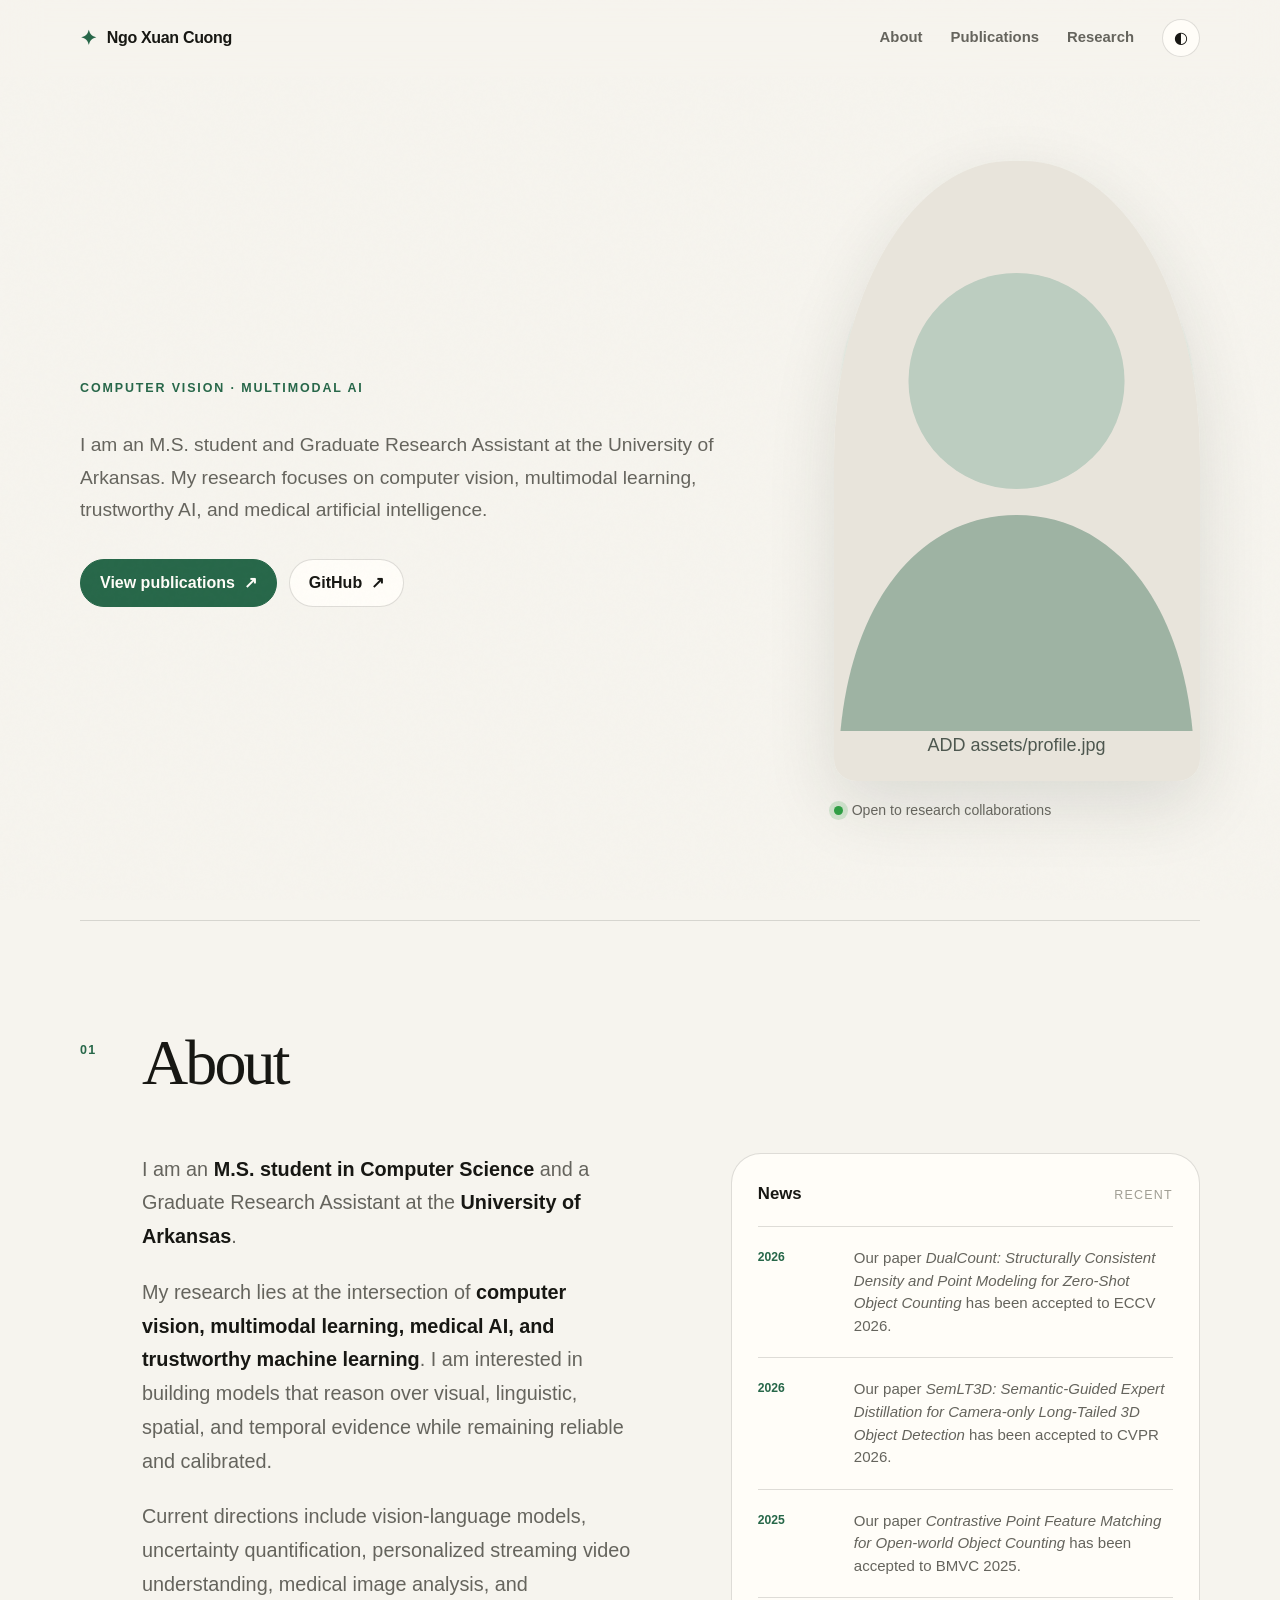
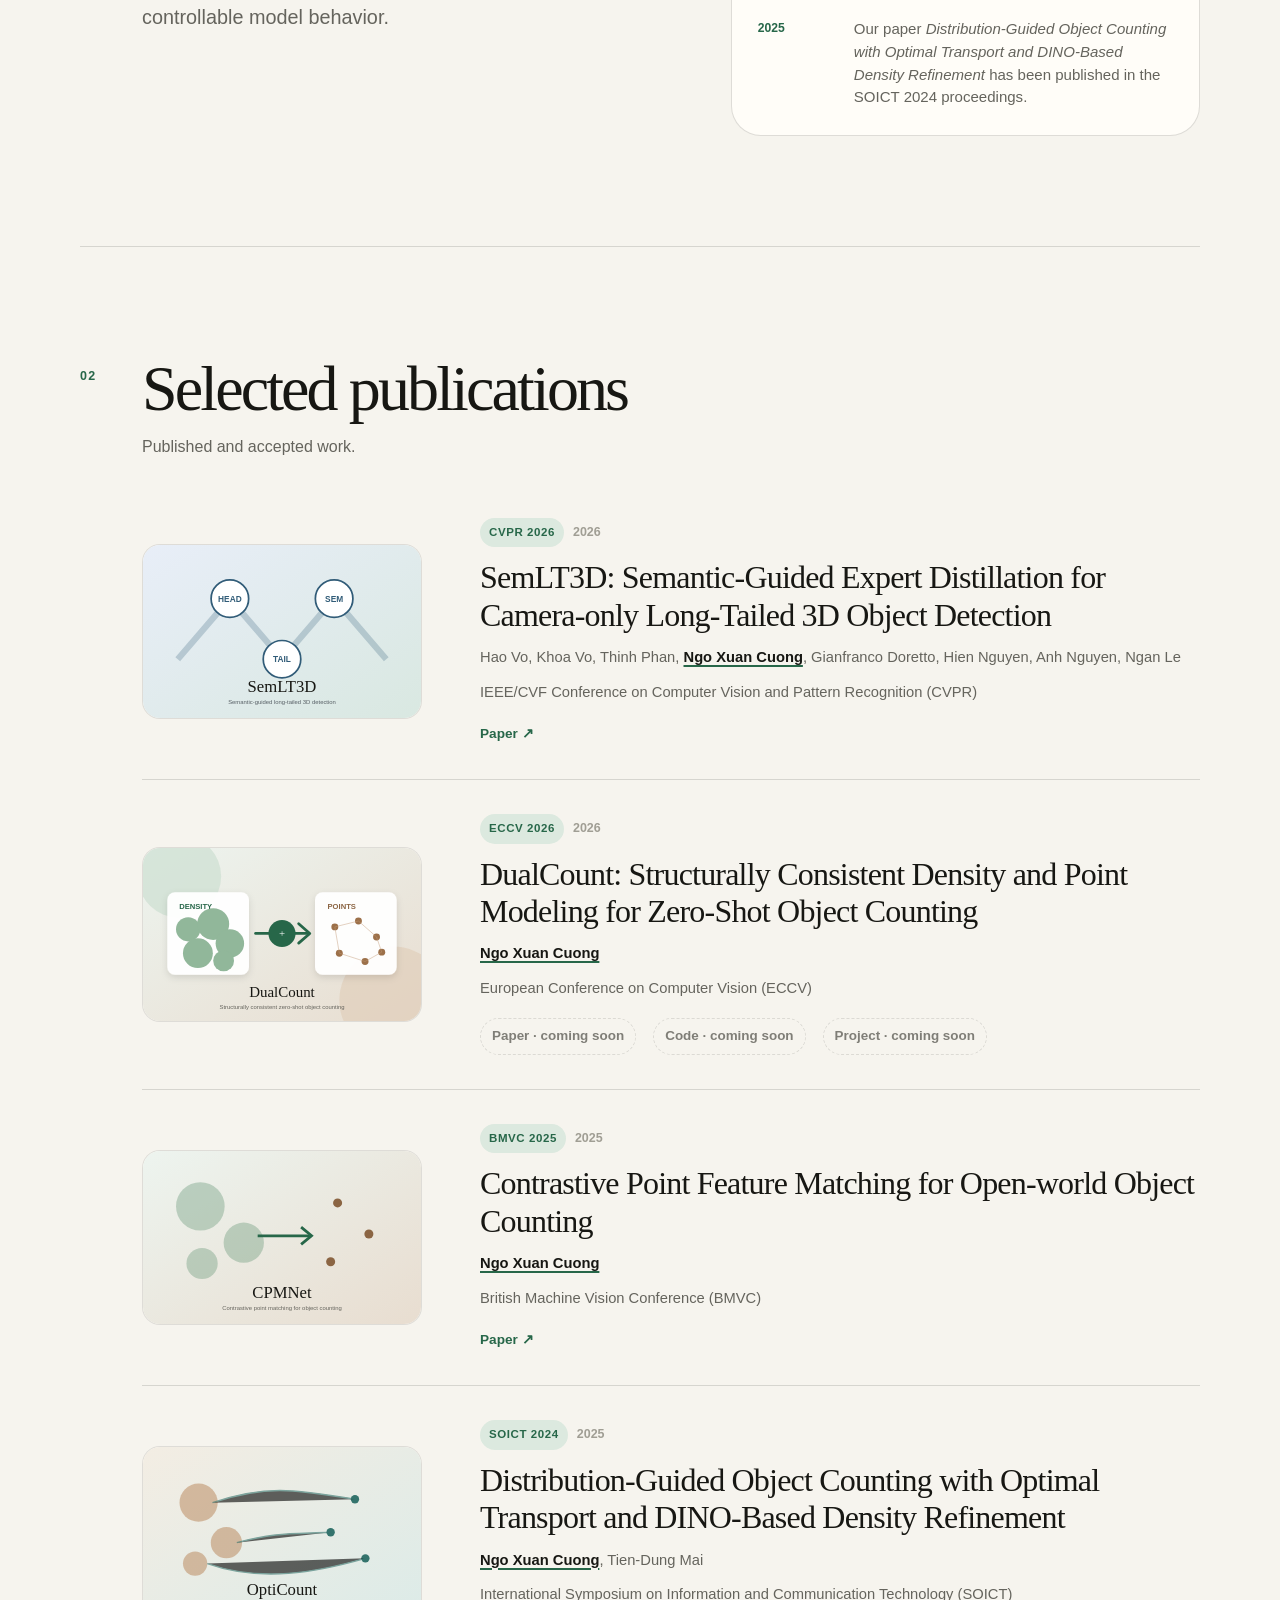
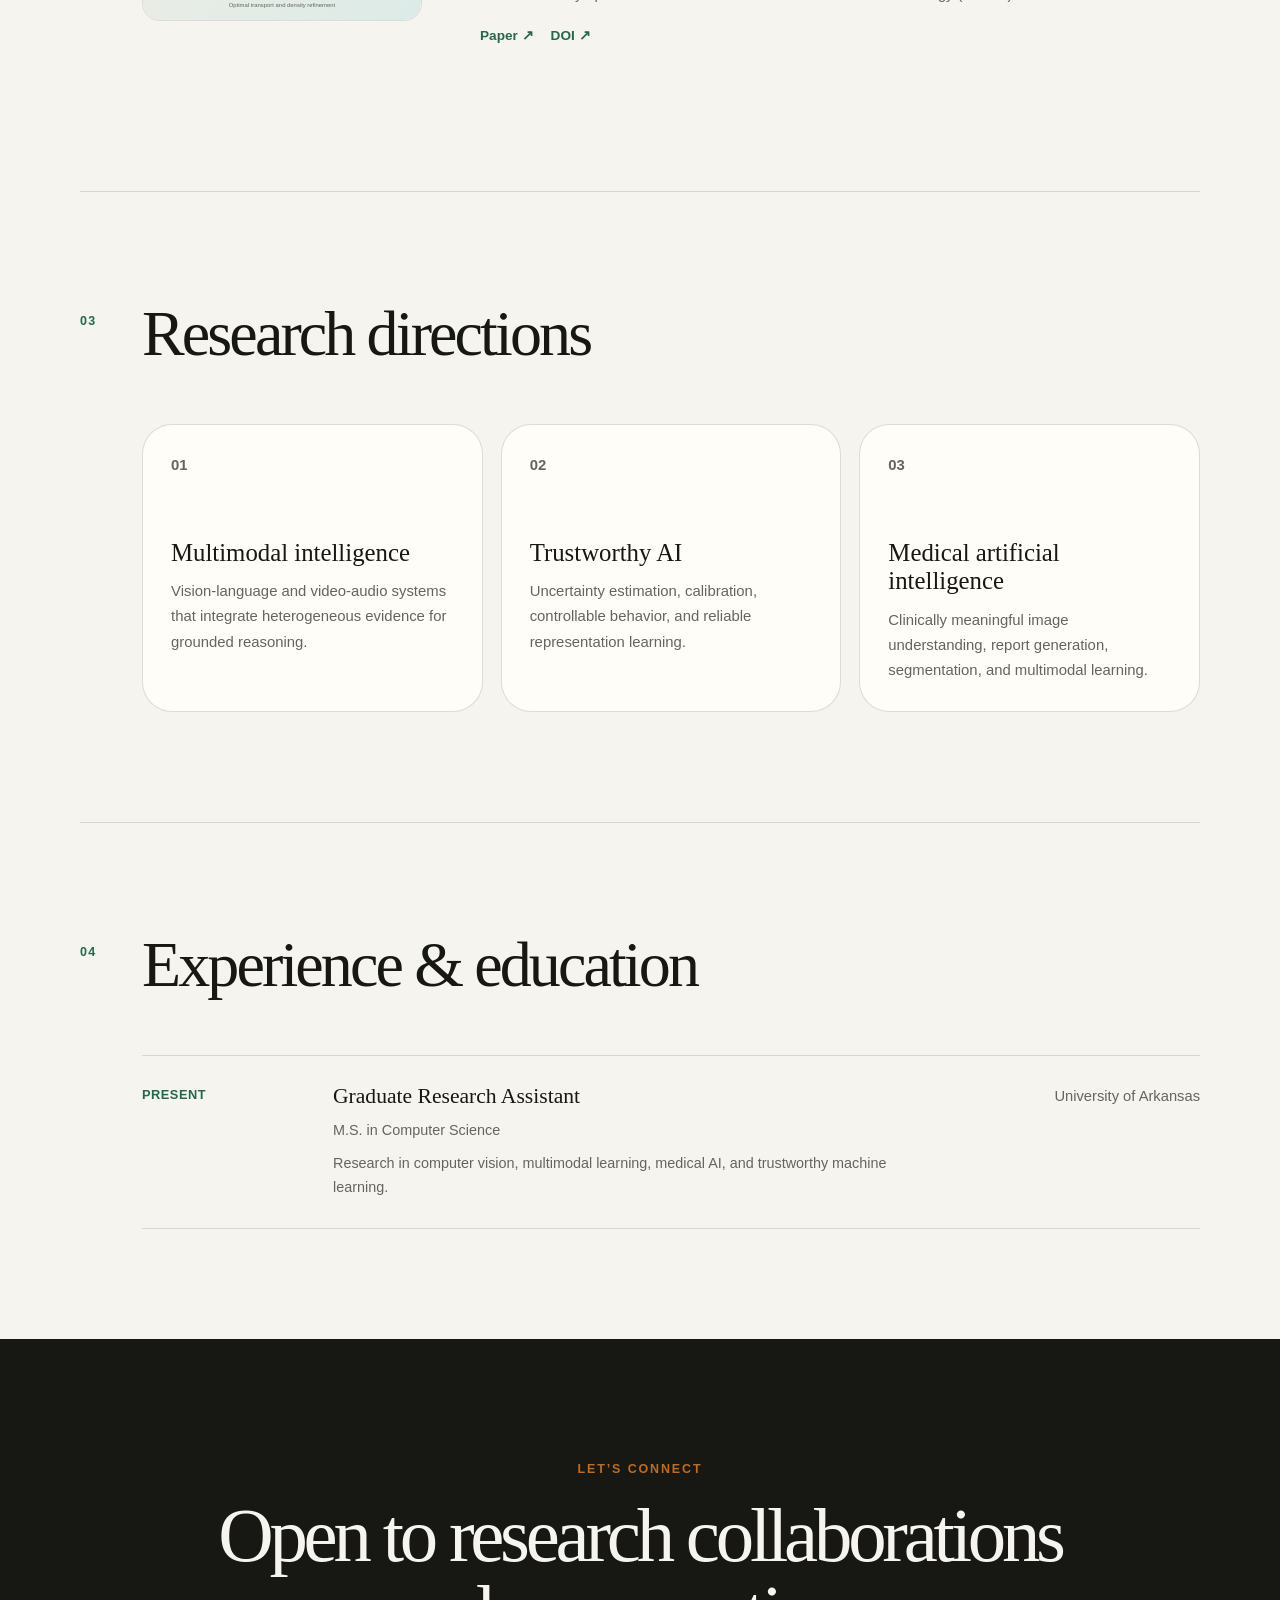
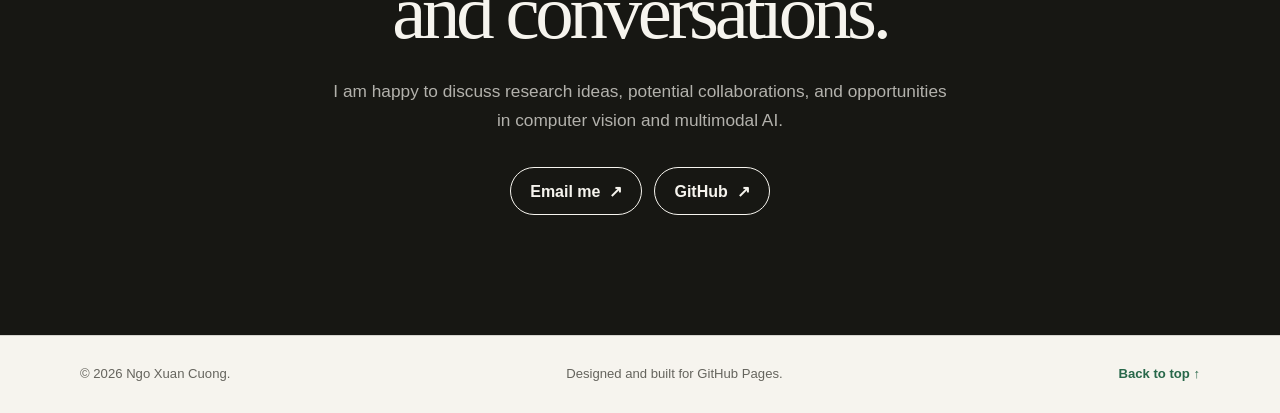
==== index.html @ 7ff38486 "Create personal academic website" ====
<!doctype html>
<html lang="en">
<head>
  <meta charset="utf-8">
  <meta name="viewport" content="width=device-width, initial-scale=1">
  <meta name="theme-color" content="#f6f4ee">
  <meta name="description" content="YOUR NAME — graduate researcher working on computer vision, multimodal learning, medical AI, and trustworthy artificial intelligence.">
  <meta property="og:type" content="website">
  <meta property="og:title" content="YOUR NAME">
  <meta property="og:description" content="Graduate researcher in computer vision and multimodal AI at the University of Arkansas.">
  <meta property="og:image" content="assets/social-card.svg">
  <meta property="og:url" content="https://YOUR_GITHUB_USERNAME.github.io/">
  <meta name="twitter:card" content="summary_large_image">
  <link rel="canonical" href="https://YOUR_GITHUB_USERNAME.github.io/">
  <link rel="icon" href="assets/favicon.svg" type="image/svg+xml">
  <link rel="stylesheet" href="css/styles.css">
  <title>YOUR NAME</title>
  <script>
    (function () {
      const saved = localStorage.getItem('theme');
      const systemDark = window.matchMedia('(prefers-color-scheme: dark)').matches;
      document.documentElement.dataset.theme = saved || (systemDark ? 'dark' : 'light');
    }());
  </script>
</head>
<body>
  <a class="skip-link" href="#main">Skip to content</a>

  <header class="site-header" id="top">
    <div class="shell nav-wrap">
      <a class="brand" href="#top" aria-label="Home">
        <span class="brand-mark" aria-hidden="true">✦</span>
        <span id="nav-name">YOUR NAME</span>
      </a>

      <button class="menu-button" id="menu-button" type="button" aria-controls="site-nav" aria-expanded="false">
        <span class="sr-only">Toggle navigation</span>
        <span></span><span></span><span></span>
      </button>

      <nav class="site-nav" id="site-nav" aria-label="Main navigation">
        <a href="#about">About</a>
        <a href="#publications">Publications</a>
        <a href="#research">Research</a>
        <a href="#awards">Awards</a>
        <a class="cv-nav" id="cv-nav" href="#" hidden>CV</a>
        <button class="theme-button" id="theme-button" type="button" aria-label="Switch color theme">
          <span class="theme-icon" aria-hidden="true">◐</span>
        </button>
      </nav>
    </div>
  </header>

  <main id="main">
    <section class="hero shell" aria-label="Introduction">
      <div class="hero-copy reveal">
        <p class="eyebrow" id="hero-eyebrow">Computer Vision · Multimodal AI</p>
        <p class="hero-intro" id="hero-intro"></p>
        <div class="hero-actions" id="hero-actions"></div>
      </div>

      <figure class="portrait-wrap reveal reveal-delay">
        <div class="portrait-halo" aria-hidden="true"></div>
        <img class="portrait" id="portrait" src="assets/profile-placeholder.svg" alt="Portrait of YOUR NAME" width="520" height="620">
        <figcaption class="portrait-caption">
          <span class="status-dot" aria-hidden="true"></span>
          <span id="portrait-caption">Open to research collaborations</span>
        </figcaption>
      </figure>
    </section>

    <section class="section shell" id="about" aria-labelledby="about-title">
      <div class="section-heading reveal">
        <p class="section-index">01</p>
        <h2 id="about-title">About</h2>
      </div>
      <div class="about-grid">
        <div class="about-copy reveal" id="about-copy"></div>
        <aside class="news-panel reveal reveal-delay" aria-labelledby="news-title">
          <div class="panel-heading">
            <h3 id="news-title">News</h3>
            <span>Recent</span>
          </div>
          <ol class="timeline" id="news-list"></ol>
        </aside>
      </div>
    </section>

    <section class="section shell" id="publications" aria-labelledby="publications-title">
      <div class="section-heading reveal">
        <p class="section-index">02</p>
        <div>
          <h2 id="publications-title">Selected publications</h2>
          <p class="section-note">Published and accepted work.</p>
        </div>
      </div>
      <div class="publication-list" id="publication-list"></div>
    </section>

    <section class="section shell" id="research" aria-labelledby="research-title">
      <div class="section-heading reveal">
        <p class="section-index">03</p>
        <h2 id="research-title">Research directions</h2>
      </div>
      <div class="research-grid" id="research-grid"></div>
    </section>

    <section class="section shell" id="experience" aria-labelledby="experience-title">
      <div class="section-heading reveal">
        <p class="section-index">04</p>
        <h2 id="experience-title">Experience & education</h2>
      </div>
      <div class="experience-list" id="experience-list"></div>
    </section>

    <section class="section shell" id="awards" aria-labelledby="awards-title">
      <div class="section-heading reveal">
        <p class="section-index">05</p>
        <h2 id="awards-title">Awards</h2>
      </div>
      <div class="award-list" id="award-list"></div>
    </section>

    <section class="contact-section" id="contact" aria-labelledby="contact-title">
      <div class="shell contact-inner reveal">
        <p class="eyebrow">Let’s connect</p>
        <h2 id="contact-title">Open to research collaborations and conversations.</h2>
        <p id="contact-text"></p>
        <div class="contact-links" id="contact-links"></div>
      </div>
    </section>
  </main>

  <footer class="site-footer">
    <div class="shell footer-inner">
      <p>© <span id="current-year"></span> <span id="footer-name">YOUR NAME</span>.</p>
      <p>Designed and built for GitHub Pages.</p>
      <a href="#top">Back to top ↑</a>
    </div>
  </footer>

  <noscript>
    <div class="noscript">This website needs JavaScript enabled to display its content.</div>
  </noscript>

  <script src="js/site-data.js"></script>
  <script src="js/main.js"></script>
</body>
</html>
---- css/styles.css ----
:root {
  --page: #f6f4ee;
  --surface: #fffdf8;
  --surface-strong: #ffffff;
  --ink: #171713;
  --muted: #65645d;
  --soft: #a09e94;
  --line: rgba(23, 23, 19, 0.14);
  --accent: #276749;
  --accent-soft: #dce9df;
  --accent-2: #bc6c25;
  --shadow: 0 24px 70px rgba(36, 40, 31, 0.12);
  --radius-lg: 30px;
  --radius-md: 18px;
  --shell: 1120px;
  --header-height: 76px;
}

:root[data-theme="dark"] {
  --page: #11130f;
  --surface: #181b16;
  --surface-strong: #20241d;
  --ink: #f0f0e8;
  --muted: #b4b6ac;
  --soft: #7d8277;
  --line: rgba(240, 240, 232, 0.13);
  --accent: #8ac6a5;
  --accent-soft: #243c2e;
  --accent-2: #e6a567;
  --shadow: 0 24px 80px rgba(0, 0, 0, 0.35);
}

* { box-sizing: border-box; }
html { scroll-behavior: smooth; scroll-padding-top: calc(var(--header-height) + 24px); }
body {
  margin: 0;
  background: var(--page);
  color: var(--ink);
  font-family: Inter, ui-sans-serif, -apple-system, BlinkMacSystemFont, "Segoe UI", sans-serif;
  font-size: 16px;
  line-height: 1.7;
  text-rendering: optimizeLegibility;
  -webkit-font-smoothing: antialiased;
}
body::before {
  content: "";
  position: fixed;
  inset: 0;
  pointer-events: none;
  opacity: 0.32;
  background-image: url("data:image/svg+xml,%3Csvg viewBox='0 0 180 180' xmlns='http://www.w3.org/2000/svg'%3E%3Cfilter id='n'%3E%3CfeTurbulence type='fractalNoise' baseFrequency='.85' numOctaves='4' stitchTiles='stitch'/%3E%3C/filter%3E%3Crect width='100%25' height='100%25' filter='url(%23n)' opacity='.045'/%3E%3C/svg%3E");
}
img { display: block; max-width: 100%; }
a { color: inherit; }
button, a { -webkit-tap-highlight-color: transparent; }
button { font: inherit; }
::selection { background: var(--accent); color: var(--surface); }

.shell { width: min(calc(100% - 48px), var(--shell)); margin-inline: auto; }
.sr-only { position: absolute; width: 1px; height: 1px; padding: 0; margin: -1px; overflow: hidden; clip: rect(0,0,0,0); white-space: nowrap; border: 0; }
.skip-link { position: fixed; top: 12px; left: 12px; z-index: 200; transform: translateY(-160%); padding: 10px 14px; border-radius: 999px; background: var(--ink); color: var(--page); text-decoration: none; }
.skip-link:focus { transform: translateY(0); }

.site-header {
  position: sticky;
  top: 0;
  z-index: 100;
  min-height: var(--header-height);
  background: color-mix(in srgb, var(--page) 84%, transparent);
  border-bottom: 1px solid transparent;
  backdrop-filter: blur(18px);
  transition: border-color .2s ease, box-shadow .2s ease;
}
.site-header.scrolled { border-color: var(--line); box-shadow: 0 8px 30px rgba(0,0,0,.04); }
.nav-wrap { min-height: var(--header-height); display: flex; align-items: center; justify-content: space-between; gap: 32px; }
.brand { display: inline-flex; align-items: center; gap: 10px; font-weight: 750; letter-spacing: -.02em; text-decoration: none; }
.brand-mark { color: var(--accent); font-size: 1.25rem; }
.site-nav { display: flex; align-items: center; gap: 28px; }
.site-nav a { position: relative; color: var(--muted); font-size: .93rem; font-weight: 600; text-decoration: none; transition: color .2s ease; }
.site-nav a::after { content: ""; position: absolute; left: 0; right: 100%; bottom: -6px; height: 1px; background: var(--accent); transition: right .2s ease; }
.site-nav a:hover, .site-nav a:focus-visible { color: var(--ink); }
.site-nav a:hover::after, .site-nav a:focus-visible::after { right: 0; }
.theme-button, .menu-button { border: 1px solid var(--line); background: var(--surface); color: var(--ink); cursor: pointer; }
.theme-button { width: 38px; height: 38px; display: grid; place-items: center; border-radius: 50%; transition: transform .2s ease, background .2s ease; }
.theme-button:hover { transform: rotate(14deg); background: var(--accent-soft); }
.menu-button { display: none; width: 44px; height: 44px; padding: 11px; border-radius: 50%; }
.menu-button span:not(.sr-only) { display: block; height: 1.5px; margin: 5px 0; background: currentColor; transition: transform .2s ease, opacity .2s ease; }

.hero { min-height: calc(100svh - var(--header-height)); display: grid; grid-template-columns: minmax(0, 1.28fr) minmax(300px, .72fr); align-items: center; gap: clamp(44px, 8vw, 112px); padding-block: 84px 96px; }
.eyebrow { margin: 0 0 18px; color: var(--accent); font-size: .78rem; font-weight: 800; letter-spacing: .15em; text-transform: uppercase; }
.hero h1 { max-width: 810px; margin: 0; font-family: Georgia, "Times New Roman", serif; font-size: clamp(3.2rem, 7.7vw, 7.2rem); font-weight: 500; letter-spacing: -.065em; line-height: .96; text-wrap: balance; }
.hero-intro { max-width: 700px; margin: 30px 0 0; color: var(--muted); font-size: clamp(1.05rem, 1.5vw, 1.25rem); }
.hero-actions, .contact-links { display: flex; flex-wrap: wrap; gap: 12px; margin-top: 32px; }
.button { display: inline-flex; align-items: center; justify-content: center; gap: 9px; min-height: 48px; padding: 0 19px; border: 1px solid var(--line); border-radius: 999px; background: var(--surface); font-weight: 700; text-decoration: none; transition: transform .2s ease, border-color .2s ease, background .2s ease; }
.button:hover { transform: translateY(-2px); border-color: var(--accent); }
.button-primary { border-color: var(--accent); background: var(--accent); color: var(--surface); }
:root[data-theme="dark"] .button-primary { color: #10140f; }

.portrait-wrap { position: relative; margin: 0; }
.portrait-halo { position: absolute; width: 96%; aspect-ratio: 1; top: 8%; left: 2%; border-radius: 50%; background: var(--accent-soft); filter: blur(1px); }
.portrait { position: relative; width: 100%; aspect-ratio: 4 / 5; object-fit: cover; object-position: center; border-radius: 48% 48% 22px 22px; box-shadow: var(--shadow); filter: saturate(.87) contrast(1.03); }
.portrait-caption { position: relative; display: inline-flex; align-items: center; gap: 9px; margin-top: 18px; color: var(--muted); font-size: .88rem; }
.status-dot { width: 9px; height: 9px; border-radius: 50%; background: #2f9e44; box-shadow: 0 0 0 5px color-mix(in srgb, #2f9e44 18%, transparent); }

.section { padding-block: 110px; border-top: 1px solid var(--line); }
.section-heading { display: grid; grid-template-columns: 62px minmax(0, 1fr); align-items: start; margin-bottom: 58px; }
.section-index { margin: 9px 0 0; color: var(--accent); font-size: .78rem; font-weight: 800; letter-spacing: .1em; }
.section h2 { margin: 0; font-family: Georgia, "Times New Roman", serif; font-size: clamp(2.45rem, 5vw, 4.5rem); font-weight: 500; letter-spacing: -.045em; line-height: 1; }
.section-note { margin: 12px 0 0; color: var(--muted); }

.about-grid { display: grid; grid-template-columns: minmax(0, 1.08fr) minmax(300px, .92fr); gap: clamp(48px, 8vw, 100px); }
.about-copy { padding-left: 62px; }
.about-copy p { margin: 0 0 22px; color: var(--muted); font-size: clamp(1.08rem, 1.55vw, 1.28rem); }
.about-copy strong { color: var(--ink); }
.about-copy a { color: var(--accent); text-decoration-thickness: 1px; text-underline-offset: 4px; }
.news-panel { align-self: start; padding: 26px; border: 1px solid var(--line); border-radius: var(--radius-lg); background: var(--surface); }
.panel-heading { display: flex; align-items: baseline; justify-content: space-between; padding-bottom: 18px; border-bottom: 1px solid var(--line); }
.panel-heading h3 { margin: 0; font-size: 1.05rem; }
.panel-heading span { color: var(--soft); font-size: .78rem; text-transform: uppercase; letter-spacing: .1em; }
.timeline { list-style: none; margin: 0; padding: 0; }
.timeline li { display: grid; grid-template-columns: 82px minmax(0, 1fr); gap: 14px; padding: 20px 0; border-bottom: 1px solid var(--line); }
.timeline li:last-child { padding-bottom: 0; border-bottom: 0; }
.timeline time { color: var(--accent); font-size: .76rem; font-weight: 800; text-transform: uppercase; }
.timeline p { margin: 0; color: var(--muted); font-size: .94rem; line-height: 1.5; }

.publication-list { display: grid; gap: 34px; padding-left: 62px; }
.publication { display: grid; grid-template-columns: 280px minmax(0, 1fr); gap: clamp(28px, 5vw, 58px); align-items: center; padding-bottom: 34px; border-bottom: 1px solid var(--line); }
.publication:last-child { border-bottom: 0; }
.publication-visual { position: relative; overflow: hidden; aspect-ratio: 16 / 10; border: 1px solid var(--line); border-radius: var(--radius-md); background: var(--surface); }
.publication-visual img { width: 100%; height: 100%; object-fit: cover; transition: transform .5s ease; }
.publication:hover .publication-visual img { transform: scale(1.035); }
.pub-meta { display: flex; flex-wrap: wrap; gap: 9px; align-items: center; margin-bottom: 12px; }
.venue-badge { padding: 5px 9px; border-radius: 999px; background: var(--accent-soft); color: var(--accent); font-size: .72rem; font-weight: 850; letter-spacing: .05em; text-transform: uppercase; }
.pub-year { color: var(--soft); font-size: .78rem; font-weight: 700; }
.publication h3 { margin: 0; font-family: Georgia, "Times New Roman", serif; font-size: clamp(1.5rem, 2.5vw, 2.18rem); font-weight: 500; letter-spacing: -.025em; line-height: 1.17; }
.pub-authors, .pub-venue { margin: 12px 0 0; color: var(--muted); font-size: .92rem; line-height: 1.55; }
.pub-authors .me { color: var(--ink); font-weight: 800; text-decoration: underline; text-decoration-color: var(--accent); text-decoration-thickness: 2px; text-underline-offset: 3px; }
.pub-links { display: flex; flex-wrap: wrap; gap: 17px; margin-top: 18px; }
.pub-links a { color: var(--accent); font-size: .85rem; font-weight: 800; text-decoration: none; }
.pub-links a:hover { text-decoration: underline; text-underline-offset: 4px; }

.research-grid { display: grid; grid-template-columns: repeat(3, 1fr); gap: 18px; padding-left: 62px; }
.research-card { min-height: 285px; display: flex; flex-direction: column; padding: 28px; border: 1px solid var(--line); border-radius: var(--radius-lg); background: var(--surface); transition: transform .25s ease, border-color .25s ease, box-shadow .25s ease; }
.research-card:hover { transform: translateY(-5px); border-color: color-mix(in srgb, var(--accent) 52%, var(--line)); box-shadow: var(--shadow); }
.research-number { margin: 0 0 auto; color: var(--accent); font-weight: 800; }
.research-card h3 { margin: 60px 0 12px; font-family: Georgia, "Times New Roman", serif; font-size: 1.55rem; font-weight: 500; line-height: 1.15; }
.research-card p { margin: 0; color: var(--muted); font-size: .93rem; }

.experience-list, .award-list { padding-left: 62px; }
.experience-item, .award-item { display: grid; grid-template-columns: 165px minmax(0, 1fr) minmax(120px, .45fr); gap: 26px; padding: 28px 0; border-bottom: 1px solid var(--line); }
.experience-item:first-child, .award-item:first-child { border-top: 1px solid var(--line); }
.item-period { color: var(--accent); font-size: .8rem; font-weight: 800; text-transform: uppercase; letter-spacing: .04em; }
.item-title { margin: 0; font-family: Georgia, "Times New Roman", serif; font-size: 1.35rem; font-weight: 500; line-height: 1.2; }
.item-subtitle, .item-description { margin: 8px 0 0; color: var(--muted); font-size: .9rem; }
.item-place { color: var(--muted); font-size: .92rem; text-align: right; }
.award-icon { font-size: 1.9rem; text-align: right; }

.contact-section { padding-block: 120px; background: var(--ink); color: var(--page); }
:root[data-theme="dark"] .contact-section { background: #e9eadf; color: #171713; }
.contact-inner { text-align: center; }
.contact-inner .eyebrow { color: var(--accent-2); }
.contact-inner h2 { max-width: 900px; margin: 0 auto; font-family: Georgia, "Times New Roman", serif; font-size: clamp(2.8rem, 6vw, 6rem); font-weight: 500; letter-spacing: -.055em; line-height: 1; text-wrap: balance; }
.contact-inner > p:not(.eyebrow) { max-width: 620px; margin: 25px auto 0; opacity: .7; font-size: 1.08rem; }
.contact-links { justify-content: center; }
.contact-links .button { background: transparent; border-color: currentColor; }
.contact-links .button:hover { background: var(--page); color: var(--ink); }
:root[data-theme="dark"] .contact-links .button:hover { background: #171713; color: #f0f0e8; }

.site-footer { padding-block: 27px; border-top: 1px solid var(--line); }
.footer-inner { display: flex; align-items: center; justify-content: space-between; gap: 22px; color: var(--muted); font-size: .82rem; }
.footer-inner p { margin: 0; }
.footer-inner a { color: var(--accent); font-weight: 700; text-decoration: none; }
.noscript { position: fixed; right: 15px; bottom: 15px; z-index: 300; padding: 12px 16px; border-radius: 12px; background: #b42318; color: white; }

.reveal { opacity: 0; transform: translateY(20px); transition: opacity .7s ease, transform .7s ease; }
.reveal-delay { transition-delay: .12s; }
.reveal.is-visible { opacity: 1; transform: none; }

@media (prefers-reduced-motion: reduce) {
  html { scroll-behavior: auto; }
  *, *::before, *::after { animation-duration: .01ms !important; animation-iteration-count: 1 !important; transition-duration: .01ms !important; }
  .reveal { opacity: 1; transform: none; }
}

@media (max-width: 900px) {
  .hero { grid-template-columns: 1fr; min-height: auto; padding-top: 68px; }
  .hero-copy { order: 1; }
  .portrait-wrap { order: 2; max-width: 520px; }
  .about-grid { grid-template-columns: 1fr; }
  .about-copy { padding-left: 62px; }
  .publication { grid-template-columns: 230px minmax(0, 1fr); }
  .research-grid { grid-template-columns: 1fr; }
  .research-card { min-height: 220px; }
  .research-card h3 { margin-top: 42px; }
}

@media (max-width: 740px) {
  :root { --header-height: 68px; }
  .shell { width: min(calc(100% - 32px), var(--shell)); }
  .menu-button { display: block; }
  .menu-button[aria-expanded="true"] span:nth-of-type(1) { transform: translateY(6.5px) rotate(45deg); }
  .menu-button[aria-expanded="true"] span:nth-of-type(2) { opacity: 0; }
  .menu-button[aria-expanded="true"] span:nth-of-type(3) { transform: translateY(-6.5px) rotate(-45deg); }
  .site-nav { position: absolute; top: calc(100% + 1px); left: 0; right: 0; display: none; flex-direction: column; align-items: stretch; gap: 0; padding: 10px 16px 20px; background: var(--page); border-bottom: 1px solid var(--line); box-shadow: 0 18px 35px rgba(0,0,0,.08); }
  .site-nav.open { display: flex; }
  .site-nav a { padding: 13px 8px; }
  .site-nav a::after { display: none; }
  .theme-button { margin: 10px 8px 0; }
  .hero { padding-block: 58px 76px; gap: 55px; }
  .hero h1 { font-size: clamp(3rem, 15vw, 5rem); }
  .portrait-wrap { max-width: 420px; }
  .section { padding-block: 82px; }
  .section-heading { grid-template-columns: 42px minmax(0, 1fr); margin-bottom: 44px; }
  .section-index { margin-top: 5px; }
  .about-copy, .publication-list, .research-grid, .experience-list, .award-list { padding-left: 0; }
  .publication { grid-template-columns: 1fr; }
  .publication-visual { max-width: 500px; }
  .experience-item, .award-item { grid-template-columns: 1fr; gap: 8px; }
  .item-place, .award-icon { text-align: left; }
  .footer-inner { flex-direction: column; align-items: flex-start; gap: 7px; }
}

@media (max-width: 430px) {
  .timeline li { grid-template-columns: 68px minmax(0, 1fr); }
  .button { width: 100%; }
  .hero-actions, .contact-links { display: grid; grid-template-columns: 1fr; }
}

.pub-link-disabled {
  display: inline-flex;
  align-items: center;
  min-height: 34px;
  padding: 6px 11px;
  border: 1px dashed var(--line);
  border-radius: 999px;
  color: var(--muted);
  cursor: not-allowed;
  font-size: .84rem;
  font-weight: 700;
  opacity: .82;
}
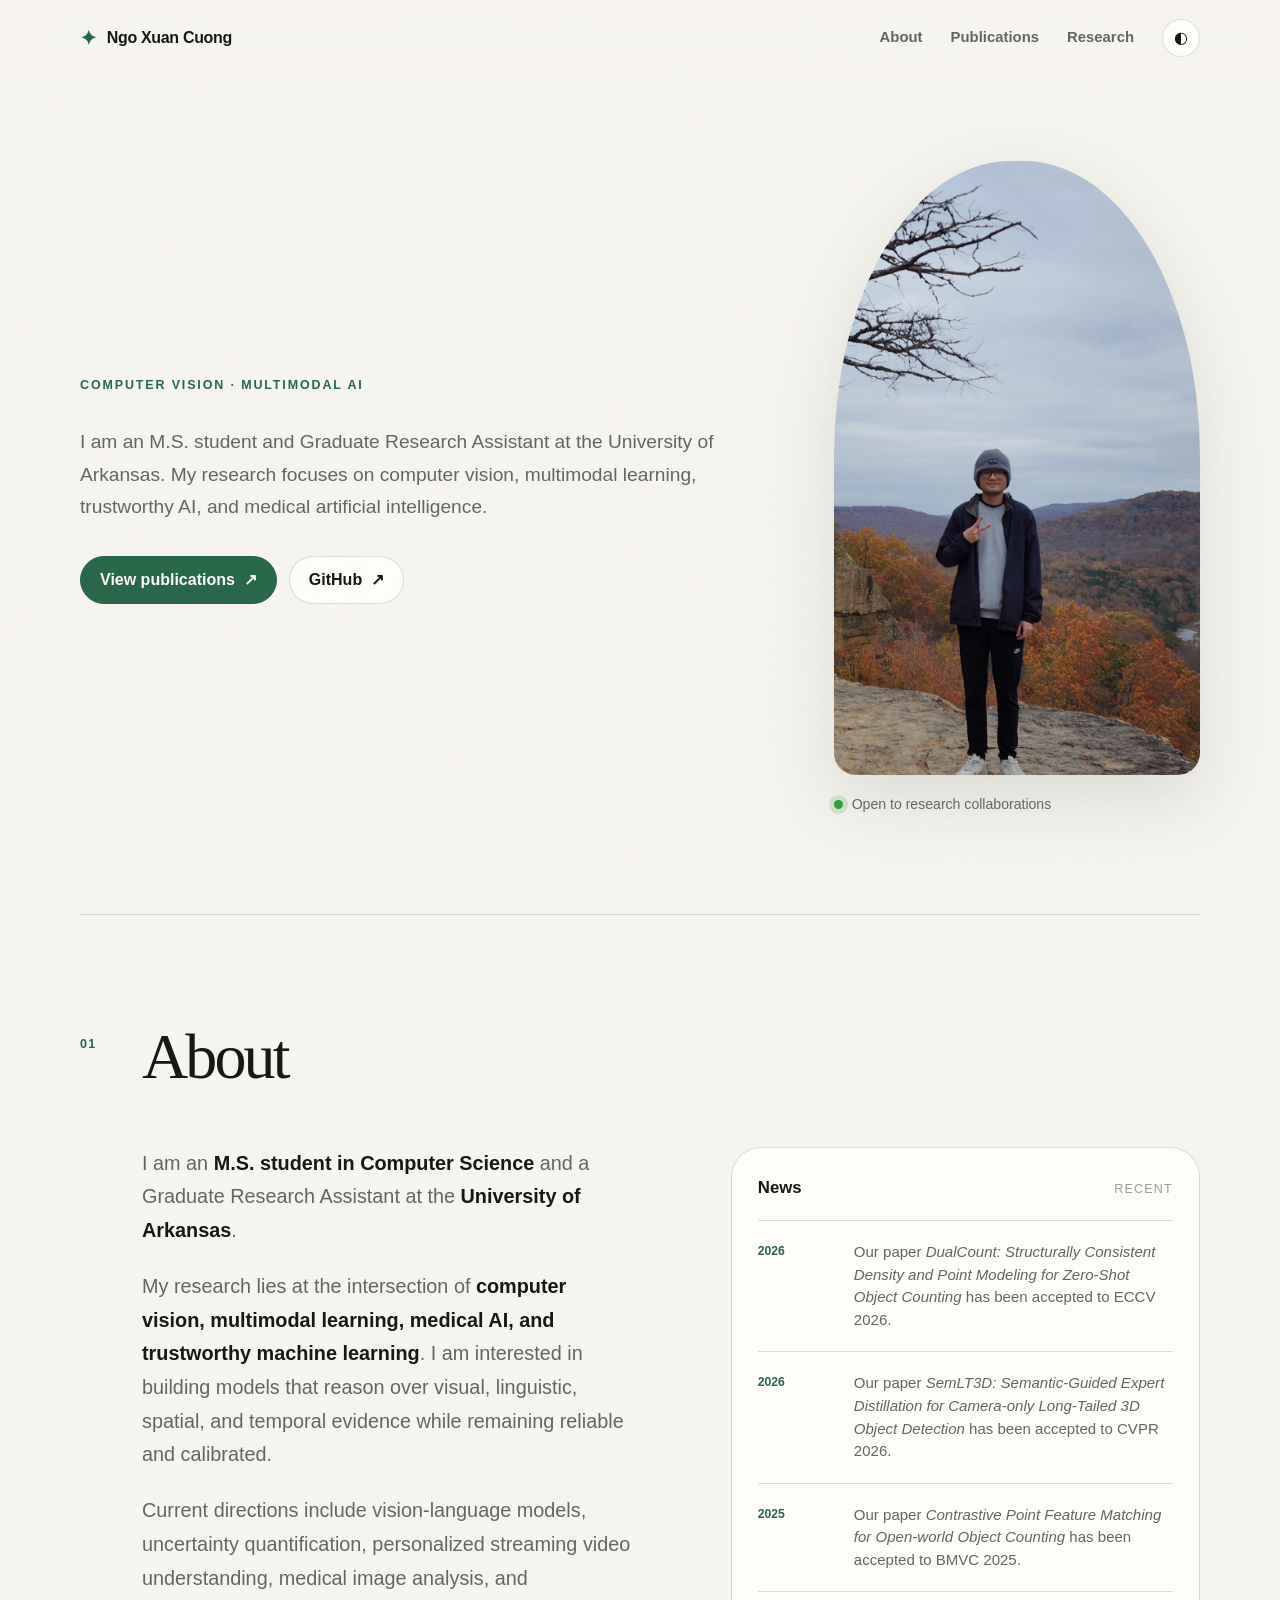
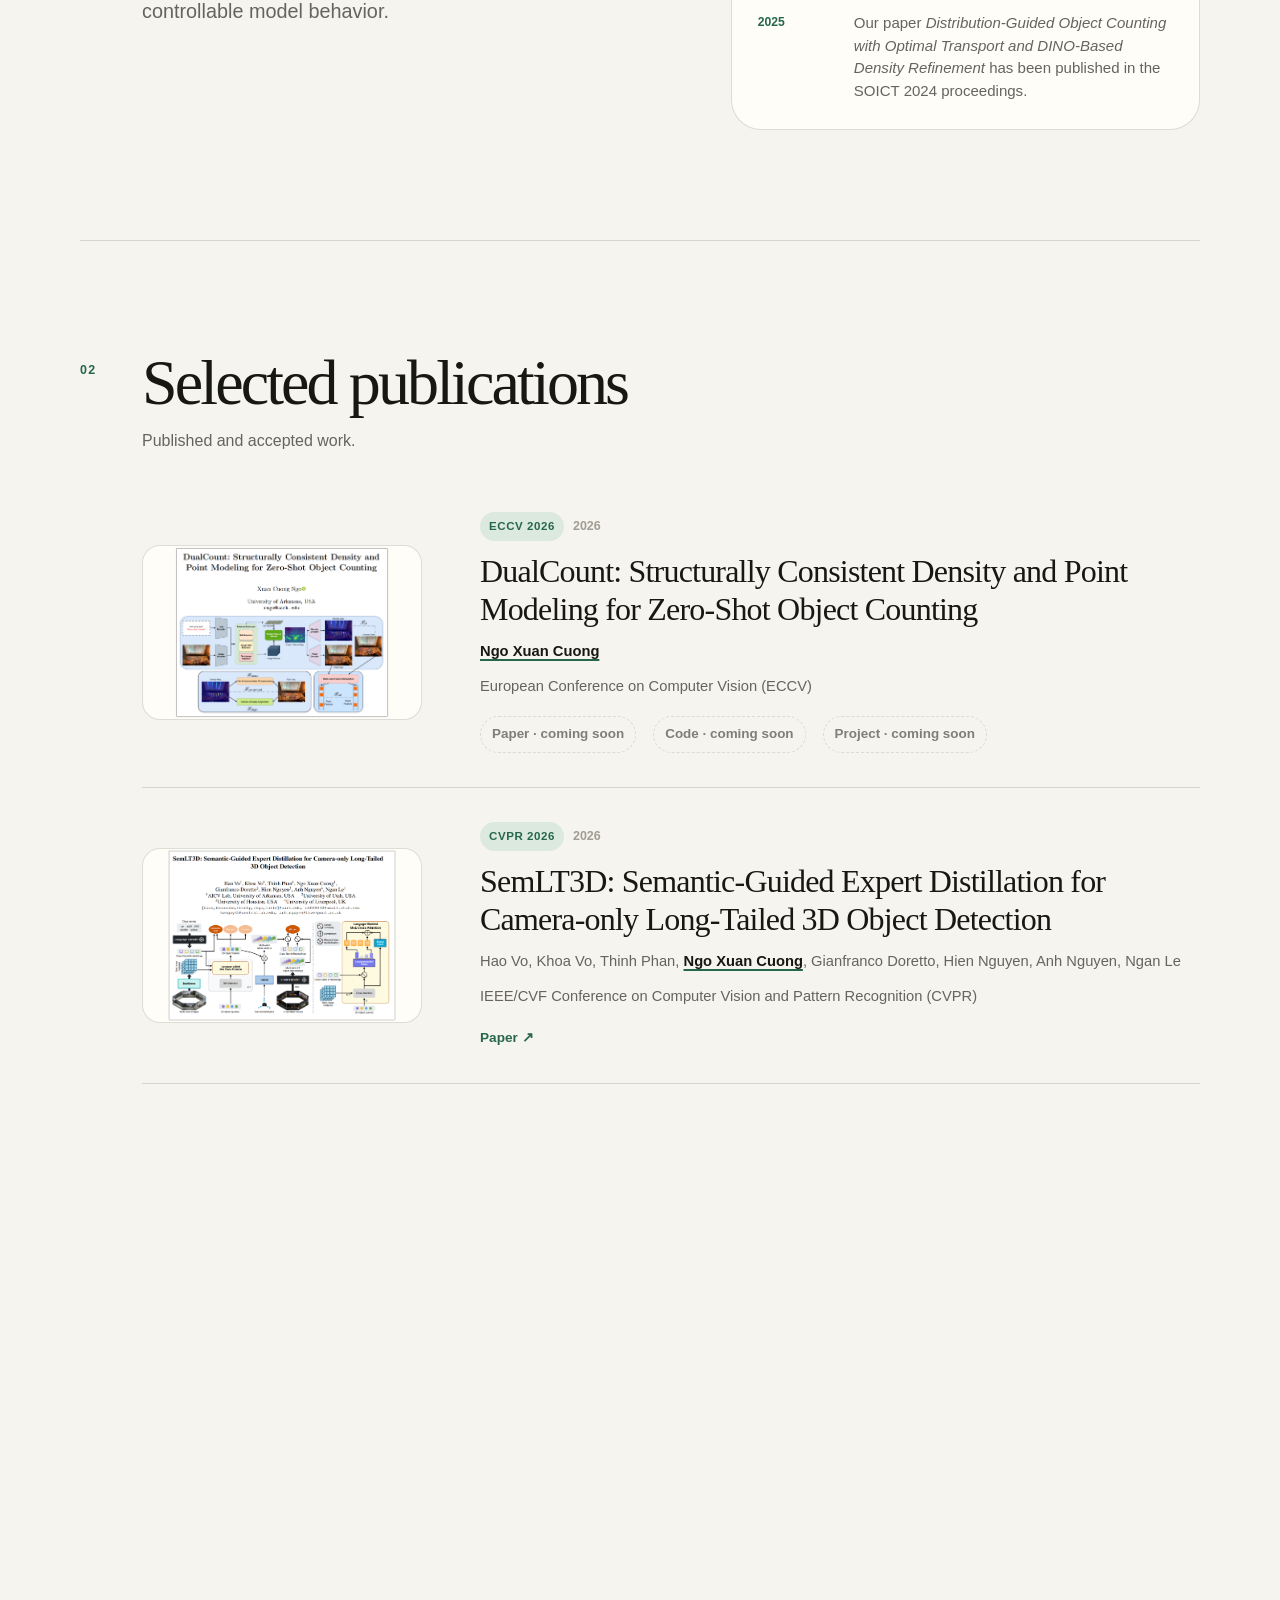
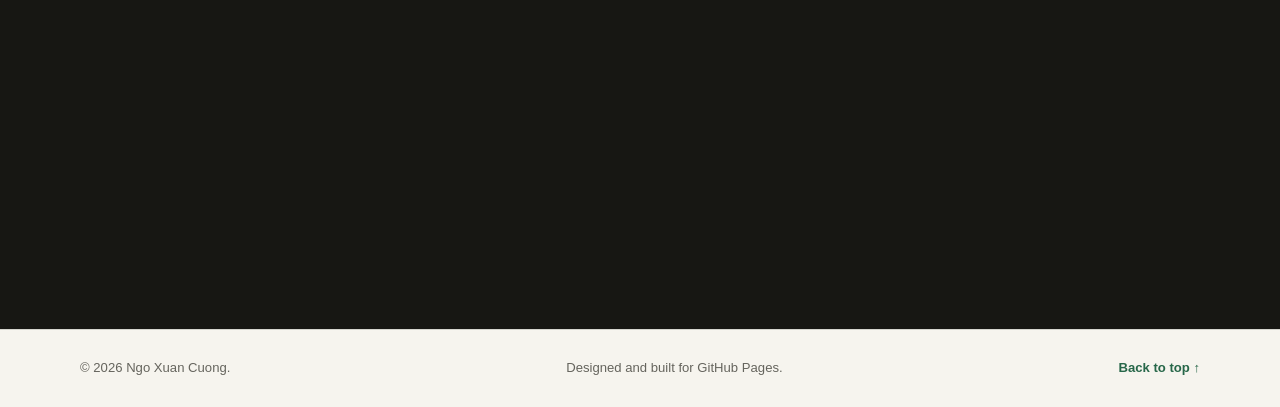
==== commit f6b69e5a: "fix profile" ====
--- a/index.html
+++ b/index.html
@@ -61,7 +61,7 @@
 
       <figure class="portrait-wrap reveal reveal-delay">
         <div class="portrait-halo" aria-hidden="true"></div>
-        <img class="portrait" id="portrait" src="assets/profile-placeholder.svg" alt="Portrait of YOUR NAME" width="520" height="620">
+        <img class="portrait" id="portrait" src="assets/profile_1.jpg" alt="Portrait of YOUR NAME" width="520" height="620">
         <figcaption class="portrait-caption">
           <span class="status-dot" aria-hidden="true"></span>
           <span id="portrait-caption">Open to research collaborations</span>
--- a/css/styles.css
+++ b/css/styles.css
@@ -98,7 +98,16 @@
 
 .portrait-wrap { position: relative; margin: 0; }
 .portrait-halo { position: absolute; width: 96%; aspect-ratio: 1; top: 8%; left: 2%; border-radius: 50%; background: var(--accent-soft); filter: blur(1px); }
-.portrait { position: relative; width: 100%; aspect-ratio: 4 / 5; object-fit: cover; object-position: center; border-radius: 48% 48% 22px 22px; box-shadow: var(--shadow); filter: saturate(.87) contrast(1.03); }
+.portrait {
+  position: relative;
+  width: 100%;
+  height: auto;
+  object-fit: contain;
+  object-position: center;
+  border-radius: 48% 48% 22px 22px;
+  box-shadow: var(--shadow);
+  filter: saturate(.87) contrast(1.03);
+}
 .portrait-caption { position: relative; display: inline-flex; align-items: center; gap: 9px; margin-top: 18px; color: var(--muted); font-size: .88rem; }
 .status-dot { width: 9px; height: 9px; border-radius: 50%; background: #2f9e44; box-shadow: 0 0 0 5px color-mix(in srgb, #2f9e44 18%, transparent); }
 
@@ -127,7 +136,13 @@
 .publication { display: grid; grid-template-columns: 280px minmax(0, 1fr); gap: clamp(28px, 5vw, 58px); align-items: center; padding-bottom: 34px; border-bottom: 1px solid var(--line); }
 .publication:last-child { border-bottom: 0; }
 .publication-visual { position: relative; overflow: hidden; aspect-ratio: 16 / 10; border: 1px solid var(--line); border-radius: var(--radius-md); background: var(--surface); }
-.publication-visual img { width: 100%; height: 100%; object-fit: cover; transition: transform .5s ease; }
+.publication-visual img {
+  width: 100%;
+  height: 100%;
+  object-fit: contain;
+  object-position: center;
+  transition: transform .5s ease;
+}
 .publication:hover .publication-visual img { transform: scale(1.035); }
 .pub-meta { display: flex; flex-wrap: wrap; gap: 9px; align-items: center; margin-bottom: 12px; }
 .venue-badge { padding: 5px 9px; border-radius: 999px; background: var(--accent-soft); color: var(--accent); font-size: .72rem; font-weight: 850; letter-spacing: .05em; text-transform: uppercase; }
